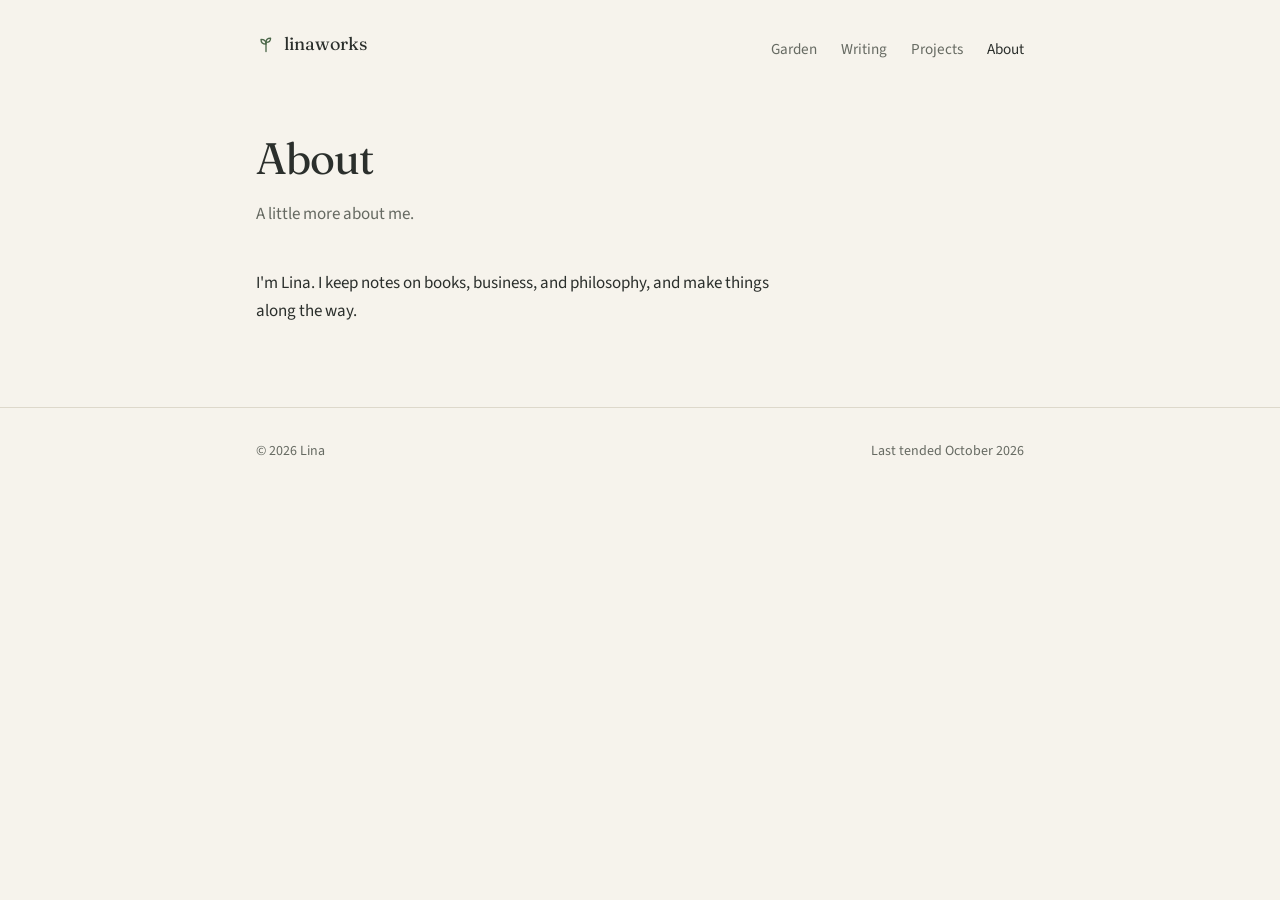
==== about/index.html @ c3d29846 "Add files via upload Update personal digital garden" ====
<!DOCTYPE html>
<html lang="en">
<head>
<meta charset="utf-8">
<meta name="viewport" content="width=device-width, initial-scale=1">
<title>About · linaworks</title>
<meta name="description" content="A little more about Lina.">
<meta property="og:type" content="website">
<meta property="og:title" content="About · linaworks">
<meta property="og:description" content="A little more about Lina.">
<link rel="preconnect" href="https://fonts.googleapis.com">
<link rel="preconnect" href="https://fonts.gstatic.com" crossorigin>
<link href="https://fonts.googleapis.com/css2?family=Fraunces:opsz,wght@9..144,400;9..144,500&family=Source+Sans+3:ital,wght@0,400;0,500;1,400&display=swap" rel="stylesheet">
<style>:root {
    --bg: #F6F3EC;
    --ink: #2B2F2C;
    --muted: #666A62;
    --green: #4A6648;
    --tint: #E3E9DA;
    --line: #DDD8CB;
    --serif: "Fraunces", Georgia, "Noto Serif SC", "Songti SC", serif;
    --sans: "Source Sans 3", "Segoe UI", system-ui, -apple-system, "PingFang SC", "Microsoft YaHei", "Noto Sans SC", sans-serif;
  }
  * { box-sizing: border-box; }
  html { -webkit-text-size-adjust: 100%; }
  body {
    margin: 0;
    background: var(--bg);
    color: var(--ink);
    font: 400 1.0625rem/1.7 var(--sans);
  }
  a { color: inherit; text-decoration-color: var(--line); text-underline-offset: 0.25em; }
  a:hover { color: var(--green); text-decoration-color: var(--green); }
  a:focus-visible { outline: 2px solid var(--green); outline-offset: 3px; border-radius: 2px; }

  .wrap { max-width: 56rem; margin: 0 auto; padding: 0 clamp(1.5rem, 5vw, 4rem); }

  header { padding: 2rem 0 0; }
  header .wrap { display: flex; justify-content: space-between; align-items: baseline; gap: 1rem; flex-wrap: wrap; }
  .mark { display: inline-flex; align-items: center; gap: 0.5rem; font: 400 1.125rem var(--serif); text-decoration: none; }
  .mark svg { width: 1.25rem; height: 1.25rem; color: var(--green); }
  nav { display: flex; gap: 1.5rem; font-size: 0.95rem; }
  nav a { text-decoration: none; color: var(--muted); }
  nav a:hover, nav a[aria-current] { color: var(--ink); }

  .hero { padding: 6rem 0 4.5rem; }
  .hero .kicker { color: var(--green); font-size: 0.95rem; margin: 0 0 1.25rem; }
  h1 {
    font: 400 clamp(2.25rem, 7vw, 3.5rem)/1.12 var(--serif);
    letter-spacing: -0.02em;
    margin: 0 0 1.75rem;
  }
  h1 span { display: block; }
  h1 { margin-bottom: 1rem; }
  .hero p.line { font: 400 clamp(1.15rem, 3.5vw, 1.4rem)/1.4 var(--serif); color: var(--green); margin: 0 0 1.75rem; }
  .hero p { max-width: 32rem; margin: 0 0 0.5rem; color: var(--ink); }
  .hero p.soft { color: var(--muted); }
  .hero .go { display: inline-block; margin-top: 1.5rem; color: var(--green); text-decoration-color: var(--green); }

  h2 { font: 400 1.5rem/1.3 var(--serif); margin: 0 0 0.35rem; }
  .sub { color: var(--muted); font-size: 0.95rem; margin: 0 0 1.75rem; }

  .garden { padding: 3rem 0; border-top: 1px solid var(--line); }
  .notes { list-style: none; margin: 0; padding: 0; }
  .notes li { border-top: 1px solid var(--line); }
  .notes li:last-child { border-bottom: 1px solid var(--line); }
  .notes a {
    display: grid;
    grid-template-columns: 1.5rem 1fr auto;
    gap: 0.9rem;
    align-items: baseline;
    padding: 0.9rem 0;
    text-decoration: none;
  }
  .notes svg { width: 1.1rem; height: 1.1rem; color: var(--green); align-self: center; }
  .notes .title { font-family: var(--serif); font-size: 1.1rem; }
  .notes .meta { color: var(--muted); font-size: 0.85rem; text-align: right; }
  .notes a:hover .title { color: var(--green); }

  .legend { display: flex; flex-wrap: wrap; gap: 0.5rem 1.5rem; margin: 1.25rem 0 0; padding: 0; list-style: none; color: var(--muted); font-size: 0.875rem; }
  .legend li { display: inline-flex; align-items: center; gap: 0.4rem; }
  .legend svg { width: 1rem; height: 1rem; color: var(--green); }
  .more { margin: 1.25rem 0 0; font-size: 0.95rem; }

  .doors { padding: 3rem 0 4rem; border-top: 1px solid var(--line); }
  .doors dl { margin: 0; display: grid; gap: 1.5rem; }
  .doors dt { font: 400 1.2rem var(--serif); }
  .doors dt a { text-decoration: none; }
  .doors dd { margin: 0.1rem 0 0; color: var(--muted); }

  footer { padding: 2rem 0 3rem; border-top: 1px solid var(--line); color: var(--muted); font-size: 0.875rem; }
  footer .wrap { display: flex; justify-content: space-between; flex-wrap: wrap; gap: 0.5rem 1.5rem; }

  @media (max-width: 30rem) {
    .hero { padding: 4rem 0 3rem; }
    .notes a { grid-template-columns: 1.5rem 1fr; }
    .notes .meta { grid-column: 2; text-align: left; margin-top: -0.4rem; }
  }

  .page { padding: 4.5rem 0 4rem; }
  .page h1 { font-size: clamp(2rem, 6vw, 2.75rem); margin-bottom: 1rem; }
  .page .lede { color: var(--muted); max-width: 32rem; margin: 0 0 2.5rem; }
  .page p { max-width: 34rem; }
  .empty { border: 1px dashed var(--line); border-radius: 6px; padding: 1.5rem; color: var(--muted); max-width: 34rem; }
  .empty p { margin: 0; }

  /* look matched to the reference screenshot */
  .hero h1 span:nth-child(2) { color: var(--green); }
  .hero p.line { font: italic 400 clamp(1.15rem, 3.5vw, 1.4rem)/1.4 var(--serif); color: var(--muted); }
  .notes a { grid-template-columns: 1.5rem 1fr auto; align-items: center; }
  .notes .text { display: block; }
  .notes .title { display: block; }
  .notes .meta { display: block; text-align: left; font-size: 0.85rem; color: var(--muted); }
  .notes .arrow { color: var(--muted); }
  .doors dl { grid-template-columns: 1fr 1fr; gap: 1.5rem 2rem; }
  @media (max-width: 30rem) {
    .notes a { grid-template-columns: 1.5rem 1fr auto; }
    .notes .meta { grid-column: auto; margin-top: 0; }
    .doors dl { grid-template-columns: 1fr; }
  }
</style>
</head>
<body>
<svg width="0" height="0" style="position:absolute" aria-hidden="true">
  <symbol id="seed" viewBox="0 0 24 24" fill="none" stroke="currentColor" stroke-width="1.6" stroke-linecap="round" stroke-linejoin="round">
    <path d="M12 20v-4"/><ellipse cx="12" cy="11.5" rx="3" ry="4.2"/>
  </symbol>
  <symbol id="sprout" viewBox="0 0 24 24" fill="none" stroke="currentColor" stroke-width="1.6" stroke-linecap="round" stroke-linejoin="round">
    <path d="M12 21V11"/><path d="M12 12c0-3.5-2.5-5.5-6-5.5 0 3.5 2.5 5.5 6 5.5z"/><path d="M12 10c0-3 2.2-5 5.5-5 0 3-2.2 5-5.5 5z"/>
  </symbol>
  <symbol id="tree" viewBox="0 0 24 24" fill="none" stroke="currentColor" stroke-width="1.6" stroke-linecap="round" stroke-linejoin="round">
    <path d="M12 21v-6"/><path d="M12 15c-4 0-6.5-2.8-6.5-6.2C5.5 5.4 8.3 3 12 3s6.5 2.4 6.5 5.8c0 3.4-2.5 6.2-6.5 6.2z"/>
  </symbol>
</svg>
<header>
  <div class="wrap">
    <a class="mark" href="/"><svg aria-hidden="true"><use href="#sprout"/></svg>linaworks</a>
    <nav aria-label="Main"><a href="/garden/">Garden</a><a href="/writing/">Writing</a><a href="/projects/">Projects</a><a href="/about/" aria-current="page">About</a></nav>
  </div>
</header>
<main class="page">
  <div class="wrap">
    <h1>About</h1>
    <p class="lede">A little more about me.</p>
    <p>I'm Lina. I keep notes on books, business, and philosophy, and make things along the way.</p>
    <!-- Add your own paragraphs here: what you do, what you're curious about, how to reach you. -->
  </div>
</main>
<footer>
  <div class="wrap">
    <span>© 2026 Lina</span>
    <span>Last tended October 2026</span>
  </div>
</footer>
</body>
</html>
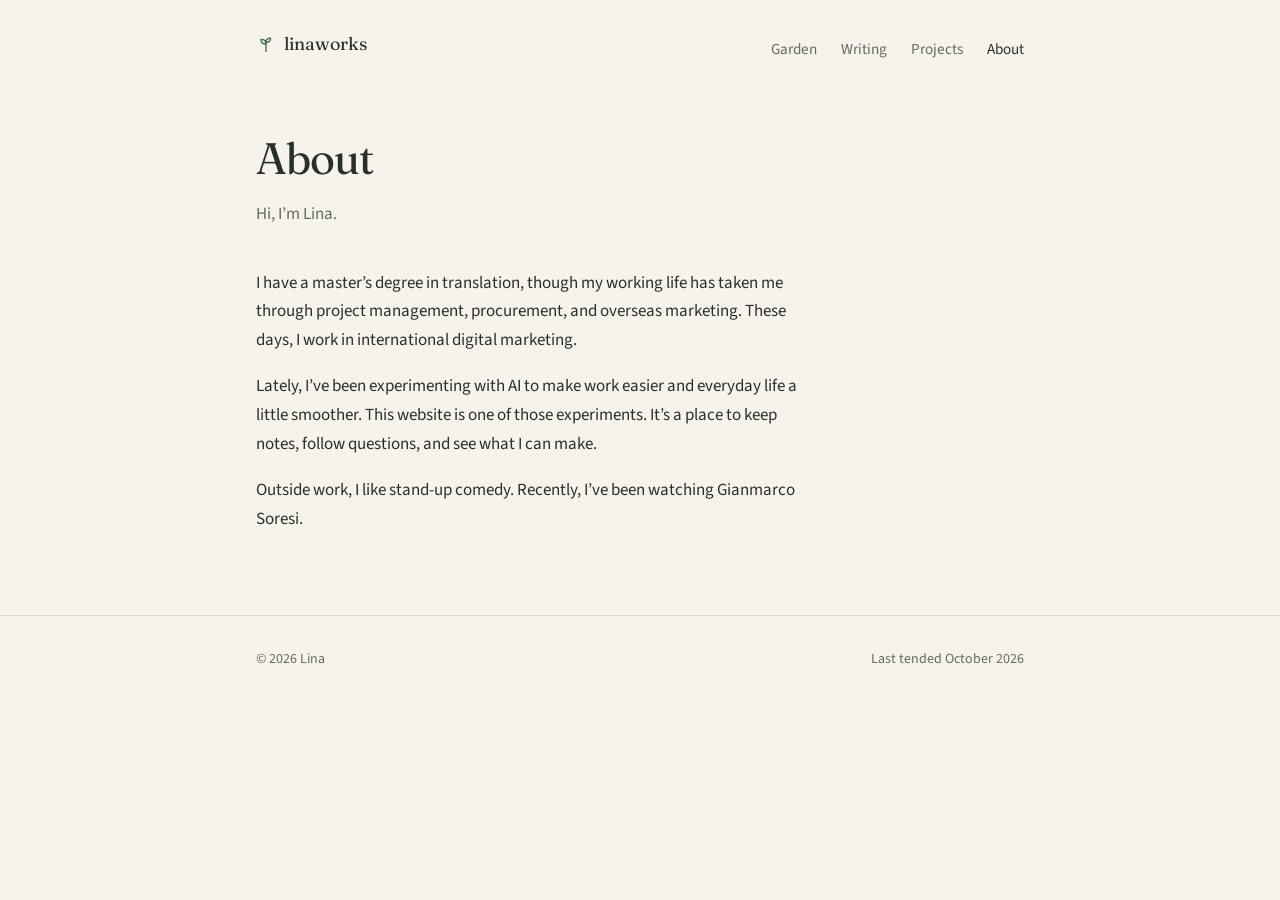
==== commit ddcee4e4: "Update About with Lina's approved introduction" ====
--- a/about/index.html
+++ b/about/index.html
@@ -8,6 +8,7 @@
 <meta property="og:type" content="website">
 <meta property="og:title" content="About · linaworks">
 <meta property="og:description" content="A little more about Lina.">
+<link rel="canonical" href="https://linaworks.github.io/about/">
 <link rel="preconnect" href="https://fonts.googleapis.com">
 <link rel="preconnect" href="https://fonts.gstatic.com" crossorigin>
 <link href="https://fonts.googleapis.com/css2?family=Fraunces:opsz,wght@9..144,400;9..144,500&family=Source+Sans+3:ital,wght@0,400;0,500;1,400&display=swap" rel="stylesheet">
@@ -141,9 +142,10 @@
 <main class="page">
   <div class="wrap">
     <h1>About</h1>
-    <p class="lede">A little more about me.</p>
-    <p>I'm Lina. I keep notes on books, business, and philosophy, and make things along the way.</p>
-    <!-- Add your own paragraphs here: what you do, what you're curious about, how to reach you. -->
+    <p class="lede">Hi, I’m Lina.</p>
+    <p>I have a master’s degree in translation, though my working life has taken me through project management, procurement, and overseas marketing. These days, I work in international digital marketing.</p>
+    <p>Lately, I’ve been experimenting with AI to make work easier and everyday life a little smoother. This website is one of those experiments. It’s a place to keep notes, follow questions, and see what I can make.</p>
+    <p>Outside work, I like stand-up comedy. Recently, I’ve been watching Gianmarco Soresi.</p>
   </div>
 </main>
 <footer>
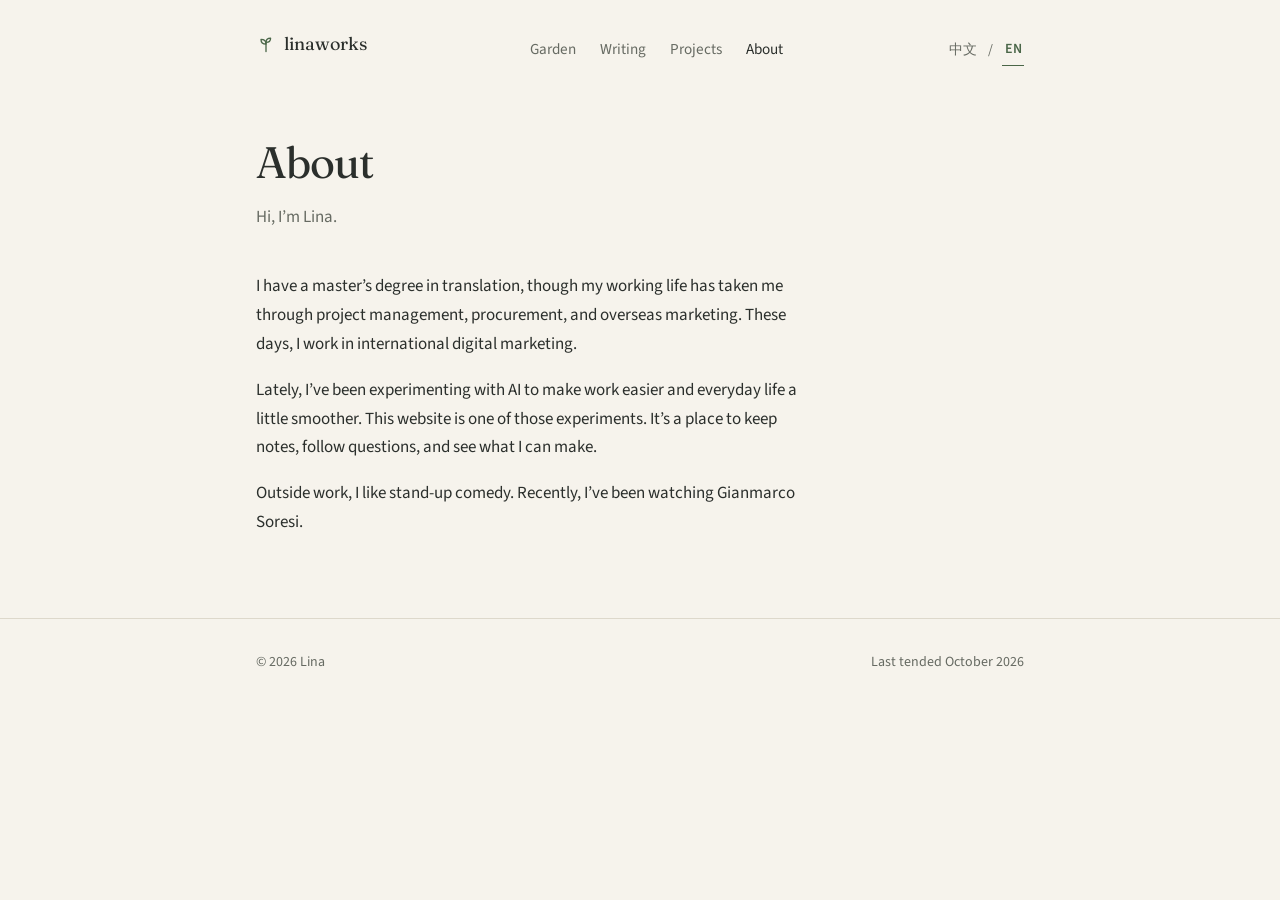
==== commit 80640f0c: "Add Chinese pages and bilingual navigation with paired article and charts" ====
--- a/about/index.html
+++ b/about/index.html
@@ -120,6 +120,12 @@
     .doors dl { grid-template-columns: 1fr; }
   }
 </style>
+<link rel="alternate" hreflang="en" href="https://linaworks.github.io/about/">
+<link rel="alternate" hreflang="zh-CN" href="https://linaworks.github.io/zh/about/">
+<link rel="alternate" hreflang="x-default" href="https://linaworks.github.io/about/">
+<link rel="stylesheet" href="/assets/bilingual.css">
+<meta property="og:url" content="https://linaworks.github.io/about/">
+<meta property="og:locale" content="en_US">
 </head>
 <body>
 <svg width="0" height="0" style="position:absolute" aria-hidden="true">
@@ -137,6 +143,7 @@
   <div class="wrap">
     <a class="mark" href="/"><svg aria-hidden="true"><use href="#sprout"/></svg>linaworks</a>
     <nav aria-label="Main"><a href="/garden/">Garden</a><a href="/writing/">Writing</a><a href="/projects/">Projects</a><a href="/about/" aria-current="page">About</a></nav>
+<div class="language-switch" role="navigation" aria-label="Language"><a href="/zh/about/" lang="zh-CN" hreflang="zh-CN">中文</a><span aria-hidden="true">/</span><a href="/about/" lang="en" hreflang="en" aria-current="page">EN</a></div>
   </div>
 </header>
 <main class="page">
--- a/assets/bilingual.css
+++ b/assets/bilingual.css
@@ -0,0 +1,11 @@
+/* Shared bilingual navigation; no scripts or cookies required. */
+header .wrap { row-gap: 1rem; }
+.language-switch { display: inline-flex; align-items: center; gap: .55rem; font: 400 .875rem/1.5 var(--sans); color: var(--muted); white-space: nowrap; }
+.language-switch a { text-decoration: none; padding: .3rem .15rem; }
+.language-switch a[aria-current="page"] { color: var(--green); font-weight: 600; border-bottom: 1px solid var(--green); }
+.language-switch a:focus-visible { outline: 2px solid var(--green); outline-offset: 3px; }
+html[lang="zh-CN"] { --serif: "Noto Serif SC", "Songti SC", SimSun, serif; --sans: "Source Sans 3", "PingFang SC", "Microsoft YaHei", system-ui, sans-serif; }
+html[lang="zh-CN"] body { line-height: 1.9; }
+html[lang="zh-CN"] h1 { line-height: 1.35; letter-spacing: 0; }
+html[lang="zh-CN"] .hero p.line { font-style: normal; }
+@media (max-width: 40rem) { .language-switch { flex-basis: 100%; } }
